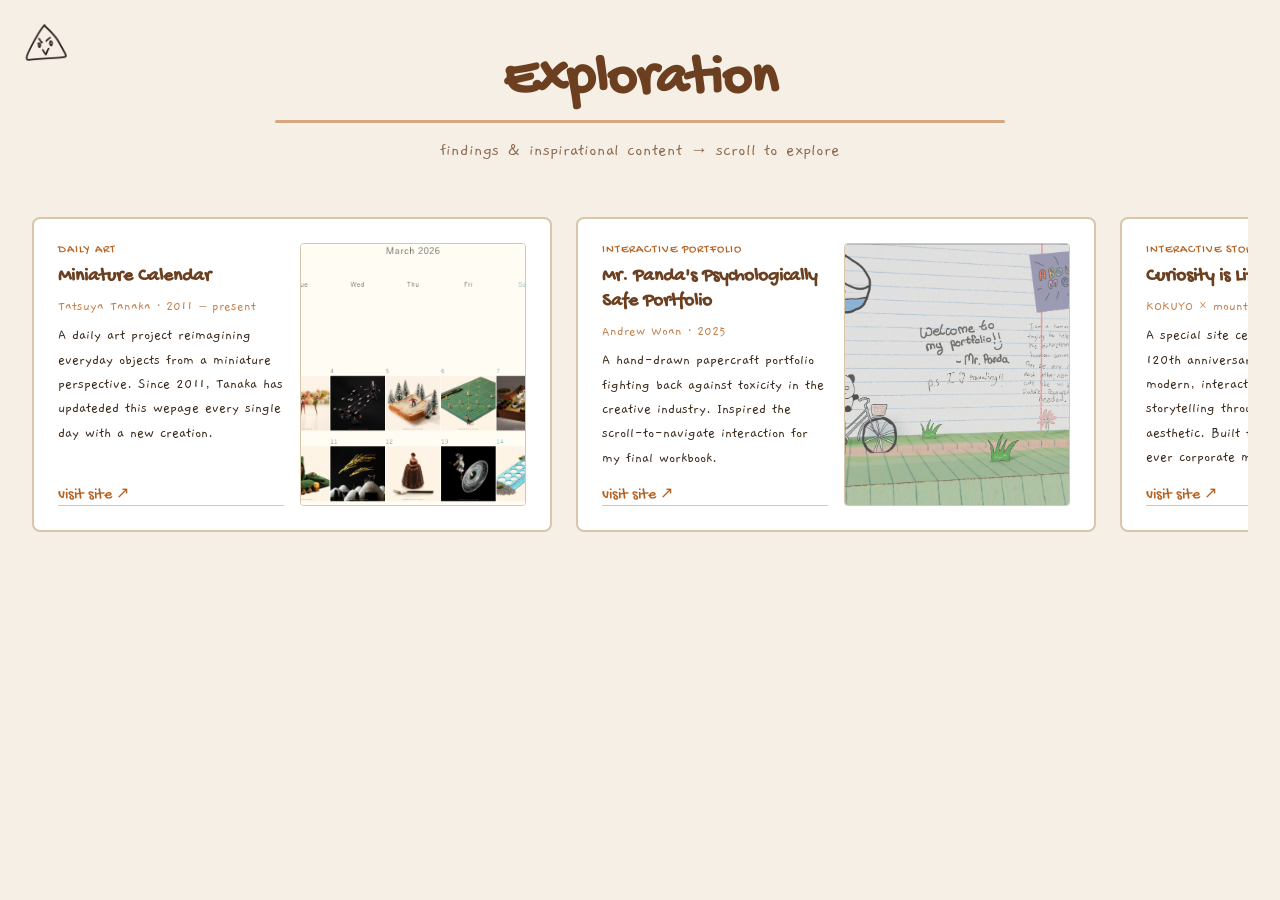
==== exploration.html @ cd332176 "Add files via upload" ====
<!DOCTYPE html>
<html>

<head>
    <meta charset="UTF-8">
    <title>Exploration</title>
    <link rel="stylesheet" href="exploration.css">
</head>

<body>

    <img src="exploration_icon.gif" alt="Exploration icon" draggable="false" onclick="location.href='index.html'">

    <h1>Exploration</h1>
    <p class="intro">findings & inspirational content → scroll to explore</p>
   

    <div class="scroll-track" id="scroll-track">

        <div class="card">
            <span class="card-tag">daily art</span>
            <h2>Miniature Calendar</h2>
            <span class="meta">Tatsuya Tanaka · 2011 – present</span>
            <p>A daily art project reimagining everyday objects from a miniature perspective. Since 2011, Tanaka has updateded this wepage every single day with a new creation.</p>
            <a href="https://miniature-calendar.com/" target="_blank">visit site ↗</a>

            <div class="image-wrapper">
                <img src="exploration1.png" alt="Miniature Calendar" class="card-image" draggable="false">
            </div>
        </div>

        <div class="card">
            <span class="card-tag">interactive portfolio</span>
            <h2>Mr. Panda's Psychologically Safe Portfolio</h2>
            <span class="meta">Andrew Woan · 2025</span>
            <p>A hand-drawn papercraft portfolio fighting back against toxicity in the creative industry. Inspired the scroll-to-navigate interaction for my final workbook.</p>
            <a href="https://www.mr-pandas-psychologically-safe-portfolio.com/" target="_blank">visit site ↗</a>

            <div class="image-wrapper">
                <img src="exploration2.png" alt="Portfolio" class="card-image" draggable="false">
            </div>
        </div>

        <div class="card">
            <span class="card-tag">interactive storytelling</span>
            <h2>Curiosity is Life</h2>
            <span class="meta">KOKUYO × mount inc. · 2025</span>
            <p>A special site celebrating KOKUYO's 120th anniversary through a modern, interactive media storytelling through a pop-up book aesthetic. Built to launch their first ever corporate message.</p>
            <a href="https://www.kokuyo.com/en/special/curiosity-is-life/" target="_blank">visit site ↗</a>

            <div class="image-wrapper">
                <img src="exploration3.png" alt="Curiosity is Life" class="card-image" draggable="false">
            </div>
        </div>

    </div>

 <script>
        const track = document.getElementById('scroll-track');

        track.addEventListener('wheel', (e) => {
        if (Math.abs(e.deltaY) > Math.abs(e.deltaX)) {
            e.preventDefault();
            track.scrollLeft += e.deltaY;
        }
        });
</script>

</body>
</html>
---- exploration.css ----
@import url('https://fonts.googleapis.com/css2?family=Gochi+Hand&family=Gaegu:wght@400;700&display=swap');

:root {
  --cream: #f5efe6;
  --tan:   #d9c5a8;
  --rust:  #b5601e;
  --bark:  #6b3f1f;
  --ink:   #3a2a1a;
}

*, *::before, *::after {
  box-sizing: border-box;
  margin: 0;
  padding: 0;
}

body {
  background-color: var(--cream);
  font-family: 'Gaegu', cursive;
  color: var(--ink);
  padding: 2rem 2rem 4rem;
  text-align: center;
}

body > img[alt="Exploration icon"] {
  position: fixed;
  top: 1rem;
  left: 1rem;
  width: 60px;
  height: 60px;
  cursor: pointer;
  z-index: 100;
}

h1 {
  font-family: 'Gochi Hand', cursive;
  font-size: clamp(2rem, 5vw, 3.5rem);
  color: var(--bark);
  margin: 1rem 0 0.4rem;
  position: relative;
}

h1::after {
  content: '';
  display: block;
  margin: 0.4rem auto 0;
  width: 60%;
  height: 3px;
  background: var(--rust);
  border-radius: 2px;
  opacity: 0.5;
}

.intro {
  font-size: 1.1rem;
  color: var(--bark);
  opacity: 0.75;
  margin: 1rem 0 2.5rem;
}

.scroll-label {
  font-family: 'Gochi Hand', cursive;
  font-size: 1rem;
  color: var(--bark);
  opacity: 0.5;
  margin-bottom: 0.6rem;
  text-align: left;
  padding-left: 1rem;
}

.scroll-track {
  display: flex;
  flex-direction: row;
  gap: 1.5rem;
  overflow-x: auto;
  padding: 1rem 1rem 2rem;
  scroll-snap-type: x mandatory;
  -webkit-overflow-scrolling: touch;
  cursor: grab;
}

.scroll-track:active {
  cursor: grabbing;
}

.scroll-track::-webkit-scrollbar {
  height: 6px;
}

.scroll-track::-webkit-scrollbar-track {
  background: var(--tan);
  border-radius: 3px;
}

.scroll-track::-webkit-scrollbar-thumb {
  background: var(--rust);
  border-radius: 3px;
}

.card {
  flex: 0 0 520px;
  scroll-snap-align: start;
  background: #fff;
  border: 2px solid var(--tan);
  border-radius: 8px;
  padding: 1.5rem;
  text-align: left;
  display: grid;
  grid-template-columns: 1fr 1fr;
  grid-template-rows: auto auto auto 1fr auto;
  column-gap: 1rem;
  row-gap: 0.5rem;
  transition: border-color 0.2s, transform 0.2s;
}

.card:hover {
  border-color: var(--rust);
  transform: translateY(-4px);
}

.card-tag {
  grid-column: 1;
  font-family: 'Gochi Hand', cursive;
  font-size: 0.75rem;
  color: var(--rust);
  text-transform: uppercase;
  letter-spacing: 0.08em;
}

.card h2 {
  grid-column: 1;
  font-family: 'Gochi Hand', cursive;
  font-size: 1.2rem;
  color: var(--bark);
  line-height: 1.3;
}

.card .meta {
  grid-column: 1;
  font-size: 0.85rem;
  color: var(--rust);
  opacity: 0.8;
}

.card p {
  grid-column: 1;
  font-size: 0.95rem;
  color: var(--ink);
  line-height: 1.6;
}

.card a {
  grid-column: 1;
  display: inline-block;
  margin-top: 0.3rem;
  font-family: 'Gochi Hand', cursive;
  font-size: 1rem;
  color: var(--rust);
  text-decoration: none;
  border-bottom: 1px solid var(--tan);
  transition: border-color 0.2s;
  align-self: end;
}

.card a:hover {
  border-color: var(--rust);
}

.card > div {
  grid-column: 2;
  grid-row: 1 / -1;
}

.card-image {
  width: 100%;
  height: 100%;
  object-fit: cover;
  border-radius: 4px;
  border: 1px solid var(--tan);
  display: block;
}
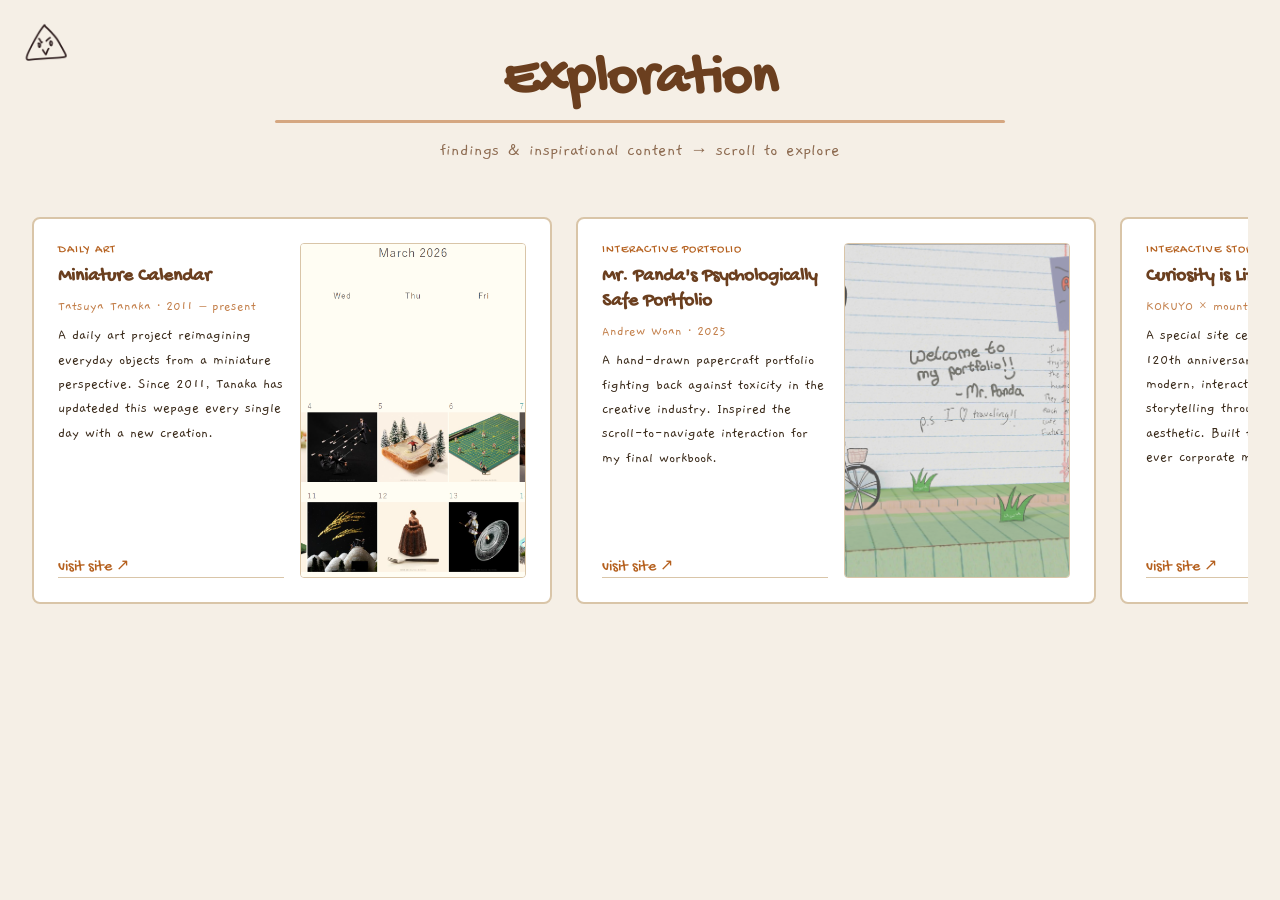
==== commit cf8515e7: "Update exploration.html" ====
--- a/exploration.html
+++ b/exploration.html
@@ -41,6 +41,7 @@
             </div>
         </div>
 
+
         <div class="card">
             <span class="card-tag">interactive storytelling</span>
             <h2>Curiosity is Life</h2>
@@ -52,8 +53,34 @@
                 <img src="exploration3.png" alt="Curiosity is Life" class="card-image" draggable="false">
             </div>
         </div>
+        
 
+        <div class="card">
+            <span class="card-tag">interactive portfolio</span>
+            <h2>knoxstation</h2>
+            <span class="meta">Gia · 2025</span>
+            <p>A collection of interactive elements curated by Gia under the name of knowstation. Designed in a y2k style, elements are well incorporated and visually appealing, winning the "cool" ribbon in a contest held by Ballonea.</p>
+            <a href="https://knoxstation.neocities.org/#/" target="_blank">visit site ↗</a>
+
+            <div class="image-wrapper">
+                <img src="exploration4.png" alt="Portfolio" class="card-image" draggable="false">
+            </div>
+        </div>
+
+        <div class="card">
+            <span class="card-tag">AI Robots</span>
+            <h2>Bringing Olaf to Life</h2>
+            <span class="meta">Disney · 2026</span>
+            <p>Walt Disney's exploration and development of technological innovations that would service storytelling. The AI Olaf usesreinforcement learning to learn character behaviors expressed through facical expressions and body language and responding to live interactions.</p>
+            <a href="https://www.youtube.com/watch?v=d-WdUYdOdHY" target="_blank">view video ↗</a>
+
+            <div class="image-wrapper">
+                <img src="exploration5.jpg" alt="AI Olaf" class="card-image" draggable="false">
+            </div>
+        </div>
+        
     </div>
+    
 
  <script>
         const track = document.getElementById('scroll-track');
@@ -67,4 +94,4 @@
 </script>
 
 </body>
-</html>+</html>
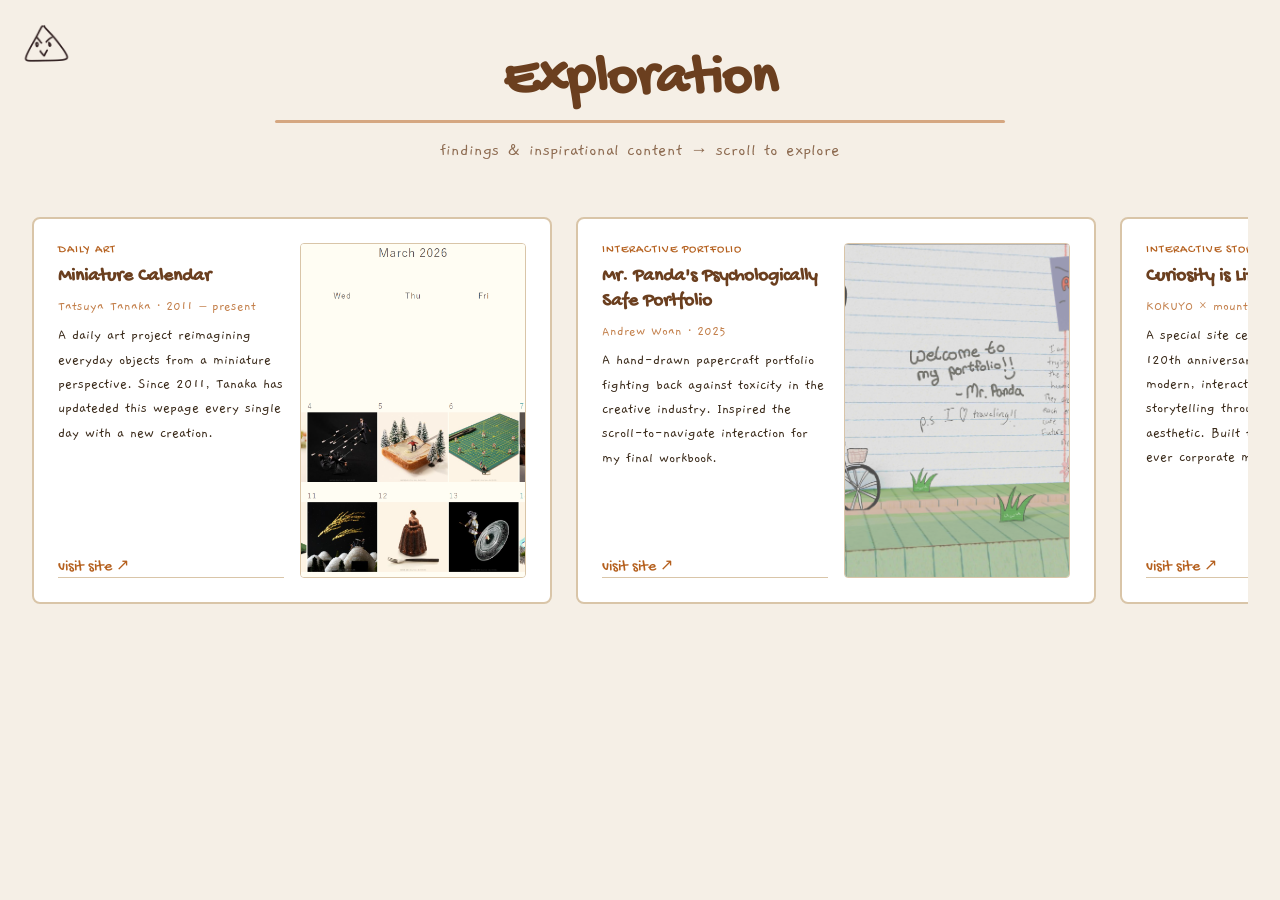
==== commit 3329de86: "Update exploration.html" ====
--- a/exploration.html
+++ b/exploration.html
@@ -59,7 +59,7 @@
             <span class="card-tag">interactive portfolio</span>
             <h2>knoxstation</h2>
             <span class="meta">Gia · 2025</span>
-            <p>A collection of interactive elements curated by Gia under the name of knowstation. Designed in a y2k style, elements are well incorporated and visually appealing, winning the "cool" ribbon in a contest held by Ballonea.</p>
+            <p>A collection of interactive elements curated by Gia under the name of knoxstation. Designed in a y2k style, elements are well incorporated and visually appealing, winning the "cool" ribbon in a contest held by Ballonea.</p>
             <a href="https://knoxstation.neocities.org/#/" target="_blank">visit site ↗</a>
 
             <div class="image-wrapper">
